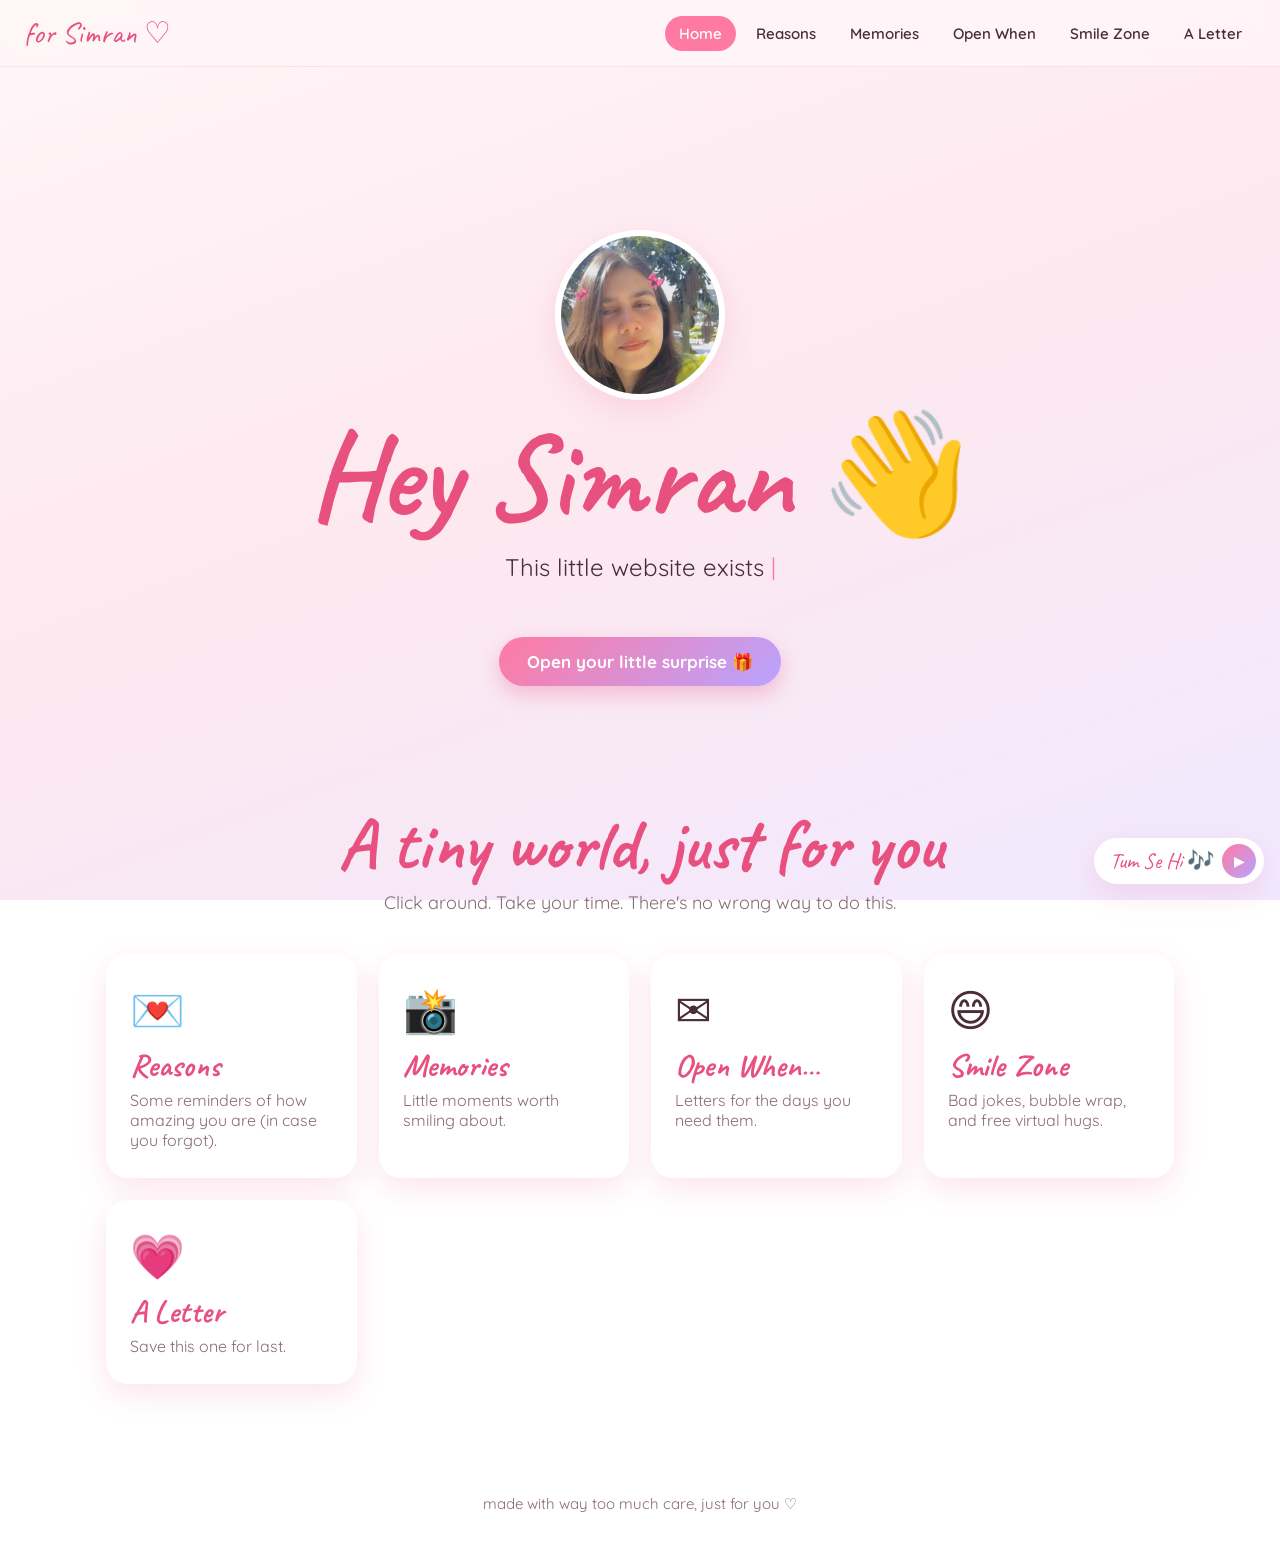
==== index.html @ 66a72995 "Add files via upload" ====
<!DOCTYPE html>
<html lang="en">
<head>
  <meta charset="UTF-8" />
  <meta name="viewport" content="width=device-width, initial-scale=1.0" />
  <title>Hey Simran 🌸</title>
  <link rel="preconnect" href="https://fonts.googleapis.com" />
  <link href="https://fonts.googleapis.com/css2?family=Caveat:wght@500;700&family=Quicksand:wght@400;500;600;700&display=swap" rel="stylesheet" />
  <link rel="stylesheet" href="style.css" />
</head>
<body>
  <nav>
    <a href="index.html" class="logo">for Simran ♡</a>
    <button class="menu-btn" aria-label="Menu">☰</button>
    <ul class="nav-links">
      <li><a href="index.html">Home</a></li>
      <li><a href="reasons.html">Reasons</a></li>
      <li><a href="memories.html">Memories</a></li>
      <li><a href="openwhen.html">Open When</a></li>
      <li><a href="smile.html">Smile Zone</a></li>
      <li><a href="letter.html">A Letter</a></li>
    </ul>
  </nav>

  <main>
    <section class="hero">
      <!-- Put her photo at images/simran.jpg -->
      <img src="images/simran.jpg" alt="Simran" class="hero-photo"
           onerror="this.outerHTML='<div class=&quot;hero-photo fallback&quot;>🌸</div>'" />
      <h1>Hey Simran <span>👋</span></h1>
      <p class="typed" id="typed"></p>
      <a href="#explore" class="btn">Open your little surprise 🎁</a>
    </section>

    <section id="explore">
      <div class="page-title fade-in">
        <h1>A tiny world, just for you</h1>
        <p>Click around. Take your time. There's no wrong way to do this.</p>
      </div>
      <div class="cards">
        <a href="reasons.html" class="card fade-in">
          <div class="emoji">💌</div>
          <h3>Reasons</h3>
          <p>Some reminders of how amazing you are (in case you forgot).</p>
        </a>
        <a href="memories.html" class="card fade-in">
          <div class="emoji">📸</div>
          <h3>Memories</h3>
          <p>Little moments worth smiling about.</p>
        </a>
        <a href="openwhen.html" class="card fade-in">
          <div class="emoji">✉️</div>
          <h3>Open When…</h3>
          <p>Letters for the days you need them.</p>
        </a>
        <a href="smile.html" class="card fade-in">
          <div class="emoji">😄</div>
          <h3>Smile Zone</h3>
          <p>Bad jokes, bubble wrap, and free virtual hugs.</p>
        </a>
        <a href="letter.html" class="card fade-in">
          <div class="emoji">💗</div>
          <h3>A Letter</h3>
          <p>Save this one for last.</p>
        </a>
      </div>
    </section>
  </main>

  <footer>made with way too much care, just for you ♡</footer>

  <script src="main.js"></script>
  <script>
    const lines = [
      "This little website exists for one reason…",
      "to remind you that you're seriously special. 🌷",
      "Bad days don't last. But you? You're staying awesome.",
      "Ready? Let's go. ✨"
    ];
    const el = document.getElementById("typed");
    let li = 0, ci = 0, deleting = false;
    function tick() {
      const line = lines[li];
      if (!deleting) {
        el.textContent = line.slice(0, ++ci);
        if (ci === line.length) {
          if (li === lines.length - 1) return; // last line stays
          deleting = true; setTimeout(tick, 1800); return;
        }
      } else {
        el.textContent = line.slice(0, --ci);
        if (ci === 0) { deleting = false; li++; }
      }
      setTimeout(tick, deleting ? 25 : 55);
    }
    tick();
  </script>
</body>
</html>
---- style.css ----
/* ---------- Theme ---------- */
:root {
  --bg: #fff6f8;
  --bg2: #fde8ef;
  --card: #ffffff;
  --ink: #4a2c3a;
  --muted: #8a6b78;
  --pink: #ff7aa2;
  --pink-deep: #e8507f;
  --lav: #b9a3ff;
  --peach: #ffc4a8;
  --mint: #a8e6cf;
  --shadow: 0 10px 30px rgba(232, 80, 127, 0.15);
  --radius: 22px;
}

* { box-sizing: border-box; margin: 0; padding: 0; }

html { scroll-behavior: smooth; }

body {
  font-family: "Quicksand", system-ui, sans-serif;
  color: var(--ink);
  background: linear-gradient(160deg, var(--bg) 0%, var(--bg2) 50%, #f1e9ff 100%);
  background-attachment: fixed;
  min-height: 100vh;
  overflow-x: hidden;
}

h1, h2, h3, .script { font-family: "Caveat", cursive; font-weight: 700; }

a { color: inherit; text-decoration: none; }

/* ---------- Floating hearts background ---------- */
#floaties {
  position: fixed; inset: 0; pointer-events: none; z-index: 0; overflow: hidden;
}
.floaty {
  position: absolute; bottom: -40px; opacity: 0.55;
  animation: floatUp linear forwards;
  user-select: none;
}
@keyframes floatUp {
  to { transform: translateY(-115vh) rotate(360deg); opacity: 0; }
}

/* click sparkles */
.spark {
  position: fixed; pointer-events: none; z-index: 999; font-size: 18px;
  animation: spark 0.9s ease-out forwards;
}
@keyframes spark {
  to { transform: translate(var(--dx), var(--dy)) scale(0.3); opacity: 0; }
}

/* ---------- Nav ---------- */
nav {
  position: sticky; top: 0; z-index: 50;
  display: flex; align-items: center; justify-content: space-between;
  padding: 14px 24px;
  background: rgba(255, 246, 248, 0.75);
  backdrop-filter: blur(12px);
  border-bottom: 1px solid rgba(232, 80, 127, 0.12);
}
.logo { font-family: "Caveat", cursive; font-size: 30px; color: var(--pink-deep); }
.nav-links { display: flex; gap: 6px; list-style: none; }
.nav-links a {
  padding: 8px 14px; border-radius: 999px; font-weight: 600; font-size: 15px;
  transition: background 0.25s, color 0.25s;
}
.nav-links a:hover { background: #ffe1ea; }
.nav-links a.active { background: var(--pink); color: #fff; }
.menu-btn { display: none; background: none; border: 0; font-size: 26px; cursor: pointer; color: var(--pink-deep); }

@media (max-width: 820px) {
  .menu-btn { display: block; }
  .nav-links {
    position: absolute; top: 100%; left: 0; right: 0;
    flex-direction: column; padding: 12px 16px 18px;
    background: rgba(255, 246, 248, 0.97);
    box-shadow: var(--shadow);
    display: none;
  }
  .nav-links.open { display: flex; }
}

/* ---------- Layout ---------- */
main { position: relative; z-index: 1; max-width: 1100px; margin: 0 auto; padding: 40px 16px 80px; }

.page-title { text-align: center; margin-bottom: 40px; }
.page-title h1 { font-size: clamp(44px, 8vw, 72px); color: var(--pink-deep); line-height: 1; }
.page-title p { margin-top: 10px; color: var(--muted); font-size: 18px; }

.btn {
  display: inline-block; border: 0; cursor: pointer;
  padding: 14px 28px; border-radius: 999px;
  font-family: inherit; font-weight: 700; font-size: 17px;
  color: #fff; background: linear-gradient(135deg, var(--pink), var(--lav));
  box-shadow: 0 8px 20px rgba(232, 80, 127, 0.3);
  transition: transform 0.2s, box-shadow 0.2s;
}
.btn:hover { transform: translateY(-3px) scale(1.03); box-shadow: 0 12px 26px rgba(232, 80, 127, 0.4); }
.btn:active { transform: scale(0.97); }
.btn.ghost { background: #fff; color: var(--pink-deep); }

.fade-in { opacity: 0; transform: translateY(24px); transition: opacity 0.8s, transform 0.8s; }
.fade-in.show { opacity: 1; transform: none; }

footer {
  position: relative; z-index: 1; text-align: center; padding: 30px 16px 40px;
  color: var(--muted); font-size: 15px;
}
.next-link { margin-top: 50px; text-align: center; }

/* ---------- Home ---------- */
.hero { min-height: 78vh; display: flex; flex-direction: column; align-items: center; justify-content: center; text-align: center; gap: 22px; }
.hero-photo {
  width: 170px; height: 170px; border-radius: 50%; object-fit: cover;
  border: 6px solid #fff; box-shadow: var(--shadow);
  animation: bob 4s ease-in-out infinite;
}
.hero-photo.fallback {
  display: grid; place-items: center; font-size: 80px; background: linear-gradient(135deg, #ffd6e3, #e5dbff);
}
@keyframes bob { 50% { transform: translateY(-10px); } }
.hero h1 { font-size: clamp(60px, 13vw, 120px); color: var(--pink-deep); line-height: 0.9; }
.hero h1 span { display: inline-block; animation: wave 2.4s ease-in-out infinite; transform-origin: 70% 70%; }
@keyframes wave { 0%, 60%, 100% { transform: rotate(0); } 10%, 30% { transform: rotate(14deg); } 20% { transform: rotate(-8deg); } }
.typed { font-size: clamp(18px, 3vw, 24px); min-height: 2.6em; max-width: 620px; color: var(--ink); }
.typed::after { content: "|"; animation: blink 1s infinite; color: var(--pink); }
@keyframes blink { 50% { opacity: 0; } }

.cards { display: grid; grid-template-columns: repeat(auto-fit, minmax(230px, 1fr)); gap: 22px; margin-top: 30px; }
.card {
  background: var(--card); border-radius: var(--radius); padding: 28px 24px;
  box-shadow: var(--shadow); transition: transform 0.3s, box-shadow 0.3s;
  display: block;
}
.card:hover { transform: translateY(-8px) rotate(-1deg); box-shadow: 0 18px 40px rgba(232, 80, 127, 0.25); }
.card .emoji { font-size: 44px; }
.card h3 { font-size: 32px; margin: 8px 0 4px; color: var(--pink-deep); }
.card p { color: var(--muted); }

/* ---------- Reasons (flip cards) ---------- */
.flip-grid { display: grid; grid-template-columns: repeat(auto-fill, minmax(220px, 1fr)); gap: 22px; }
.flip { perspective: 1000px; height: 220px; cursor: pointer; }
.flip-inner { position: relative; width: 100%; height: 100%; transition: transform 0.7s cubic-bezier(.4,1.6,.5,1); transform-style: preserve-3d; }
.flip.flipped .flip-inner { transform: rotateY(180deg); }
.flip-face {
  position: absolute; inset: 0; backface-visibility: hidden; -webkit-backface-visibility: hidden;
  border-radius: var(--radius); box-shadow: var(--shadow);
  display: flex; flex-direction: column; align-items: center; justify-content: center;
  padding: 22px; text-align: center;
}
.flip-front { background: linear-gradient(135deg, #ffd6e3, #e9e0ff); }
.flip-front .num { font-family: "Caveat", cursive; font-size: 64px; color: var(--pink-deep); line-height: 1; }
.flip-front small { color: var(--muted); font-weight: 600; margin-top: 6px; }
.flip-back { background: #fff; transform: rotateY(180deg); font-size: 17px; font-weight: 600; line-height: 1.5; }
.flip-back .emoji { font-size: 34px; margin-bottom: 8px; }
.counter { text-align: center; margin-bottom: 26px; font-weight: 700; color: var(--pink-deep); }

/* ---------- Memories (polaroids) ---------- */
.gallery { columns: 3 260px; column-gap: 26px; }
.polaroid {
  break-inside: avoid; background: #fff; padding: 14px 14px 18px; margin-bottom: 30px;
  box-shadow: var(--shadow); border-radius: 6px; cursor: zoom-in;
  transition: transform 0.35s;
}
.polaroid:nth-child(odd) { transform: rotate(-2deg); }
.polaroid:nth-child(even) { transform: rotate(2deg); }
.polaroid:hover { transform: rotate(0) scale(1.04); z-index: 2; position: relative; }
.polaroid img { width: 100%; display: block; border-radius: 3px; }
.polaroid .ph {
  aspect-ratio: 4 / 5; border-radius: 3px; display: grid; place-items: center; text-align: center;
  background: repeating-linear-gradient(45deg, #ffe4ec, #ffe4ec 12px, #fff0f5 12px, #fff0f5 24px);
  color: var(--muted); font-weight: 600; padding: 12px; font-size: 14px;
}
.polaroid .ph b { display: block; font-size: 40px; }
.polaroid figcaption { font-family: "Caveat", cursive; font-size: 24px; text-align: center; margin-top: 10px; }

.lightbox {
  position: fixed; inset: 0; z-index: 200; background: rgba(40, 15, 28, 0.85);
  display: none; align-items: center; justify-content: center; flex-direction: column; gap: 14px; padding: 20px;
}
.lightbox.open { display: flex; animation: pop 0.3s; }
.lightbox img { max-width: 92vw; max-height: 78vh; border-radius: 10px; border: 8px solid #fff; }
.lightbox p { color: #fff; font-family: "Caveat", cursive; font-size: 30px; text-align: center; }

/* ---------- Open When (envelopes) ---------- */
.env-grid { display: grid; grid-template-columns: repeat(auto-fill, minmax(230px, 1fr)); gap: 28px; }
.envelope {
  position: relative; height: 160px; cursor: pointer; border-radius: 10px;
  background: linear-gradient(160deg, #ffe0ea, #ffcfdd);
  box-shadow: var(--shadow); transition: transform 0.3s;
  display: flex; align-items: flex-end; justify-content: center; padding-bottom: 22px;
  overflow: hidden;
}
.envelope::before {
  content: ""; position: absolute; top: 0; left: 0; right: 0; height: 90px;
  background: linear-gradient(160deg, #ffc2d4, #ffb1c8);
  clip-path: polygon(0 0, 100% 0, 50% 100%);
}
.envelope .seal {
  position: absolute; top: 62px; left: 50%; transform: translateX(-50%);
  width: 46px; height: 46px; border-radius: 50%; background: var(--pink-deep);
  display: grid; place-items: center; font-size: 20px; box-shadow: 0 4px 10px rgba(0,0,0,0.15);
}
.envelope span { position: relative; font-family: "Caveat", cursive; font-size: 26px; color: var(--ink); text-align: center; padding: 0 10px; }
.envelope:hover { transform: translateY(-6px) rotate(-1.5deg); }
.envelope.read { opacity: 0.75; }
.envelope.read .seal { background: var(--lav); }

.modal {
  position: fixed; inset: 0; z-index: 200; background: rgba(40, 15, 28, 0.55);
  display: none; align-items: center; justify-content: center; padding: 16px;
}
.modal.open { display: flex; }
.letter-paper {
  position: relative; max-width: 560px; width: 100%; max-height: 85vh; overflow-y: auto;
  background: #fffdf8; border-radius: 16px; padding: 38px 32px 30px;
  box-shadow: 0 30px 60px rgba(0,0,0,0.25);
  background-image: repeating-linear-gradient(transparent, transparent 33px, #f3dfe6 34px);
  animation: pop 0.4s cubic-bezier(.3,1.6,.5,1);
}
@keyframes pop { from { transform: scale(0.7); opacity: 0; } }
.letter-paper h2 { font-size: 40px; color: var(--pink-deep); margin-bottom: 12px; }
.letter-paper p { font-size: 18px; line-height: 34px; margin-bottom: 14px; }
.close-x {
  position: absolute; top: 12px; right: 14px; border: 0; background: #ffe1ea; color: var(--pink-deep);
  width: 36px; height: 36px; border-radius: 50%; font-size: 20px; cursor: pointer;
}

/* ---------- Smile page ---------- */
.smile-grid { display: grid; grid-template-columns: repeat(auto-fit, minmax(300px, 1fr)); gap: 26px; }
.box { background: var(--card); border-radius: var(--radius); padding: 28px; box-shadow: var(--shadow); text-align: center; }
.box h2 { font-size: 36px; color: var(--pink-deep); margin-bottom: 10px; }
.box .out { min-height: 90px; display: grid; place-items: center; font-size: 19px; font-weight: 600; margin: 14px 0 18px; line-height: 1.5; }
.out.swap { animation: pop 0.35s; }

.mood { width: 100%; accent-color: var(--pink-deep); margin: 16px 0 6px; }
.mood-face { font-size: 72px; transition: transform 0.2s; }

.bubble-area {
  position: relative; height: 260px; border-radius: 16px; overflow: hidden;
  background: linear-gradient(180deg, #e8f7ff, #f3ecff); margin: 12px 0;
}
.bubble {
  position: absolute; border-radius: 50%; cursor: pointer;
  background: radial-gradient(circle at 30% 30%, rgba(255,255,255,0.95), rgba(255,170,200,0.55) 45%, rgba(185,163,255,0.45));
  border: 1px solid rgba(255,255,255,0.8);
  animation: rise linear forwards;
}
@keyframes rise { from { transform: translateY(0); } to { transform: translateY(-340px); } }
.bubble.popped { animation: burst 0.25s forwards; }
@keyframes burst { to { transform: scale(1.8); opacity: 0; } }
.score { font-weight: 700; color: var(--pink-deep); }

.hug-btn { font-size: 80px; background: none; border: 0; cursor: pointer; transition: transform 0.15s; }
.hug-btn:active { transform: scale(0.85); }

/* ---------- Final letter ---------- */
.big-env-wrap { display: flex; flex-direction: column; align-items: center; gap: 24px; margin-top: 20px; }
.big-env {
  position: relative; width: min(380px, 90vw); height: 240px; cursor: pointer;
  background: linear-gradient(160deg, #ffd3e0, #ffbcd0); border-radius: 12px; box-shadow: var(--shadow);
  animation: bob 3s ease-in-out infinite;
}
.big-env::before {
  content: ""; position: absolute; top: 0; left: 0; right: 0; height: 140px; z-index: 2;
  background: linear-gradient(160deg, #ffb1c8, #ff9cb9);
  clip-path: polygon(0 0, 100% 0, 50% 100%);
  transform-origin: top; transition: transform 0.6s;
}
.big-env.open::before { transform: rotateX(180deg); }
.big-env .heart-seal { position: absolute; top: 110px; left: 50%; transform: translateX(-50%); z-index: 3; font-size: 46px; transition: opacity 0.3s; }
.big-env.open .heart-seal { opacity: 0; }
.final-letter { display: none; max-width: 680px; }
.final-letter.show { display: block; animation: pop 0.6s; }
.final-letter .letter-paper { max-height: none; animation: none; }
.sign { font-family: "Caveat", cursive; font-size: 30px; text-align: right; color: var(--pink-deep); }

/* ---------- Mini music player ---------- */
#mini-player {
  position: fixed; bottom: 16px; right: 16px; z-index: 100;
  background: #fff; border-radius: 16px; padding: 8px; box-shadow: var(--shadow);
  width: 216px;
}
.mp-head { display: flex; align-items: center; justify-content: space-between; gap: 8px; padding: 2px 4px 6px; }
.mp-title { font-family: "Caveat", cursive; font-size: 22px; color: var(--pink-deep); white-space: nowrap; overflow: hidden; text-overflow: ellipsis; }
.mp-btn {
  flex: none; width: 34px; height: 34px; border-radius: 50%; border: 0; cursor: pointer;
  background: linear-gradient(135deg, var(--pink), var(--lav)); color: #fff; font-size: 13px; font-weight: 700;
}
#mini-player.playing .mp-btn { animation: pulse 1.6s ease-in-out infinite; }
@keyframes pulse { 50% { transform: scale(1.12); } }
.mp-video { border-radius: 10px; overflow: hidden; line-height: 0; }
.mp-video iframe { display: block; }

@media (prefers-reduced-motion: reduce) {
  *, *::before, *::after { animation-duration: 0.01ms !important; transition-duration: 0.01ms !important; }
}
#mini-player.audio-only { width: auto; padding: 6px 8px 6px 16px; border-radius: 999px; }
#mini-player.audio-only .mp-head { padding: 0; }
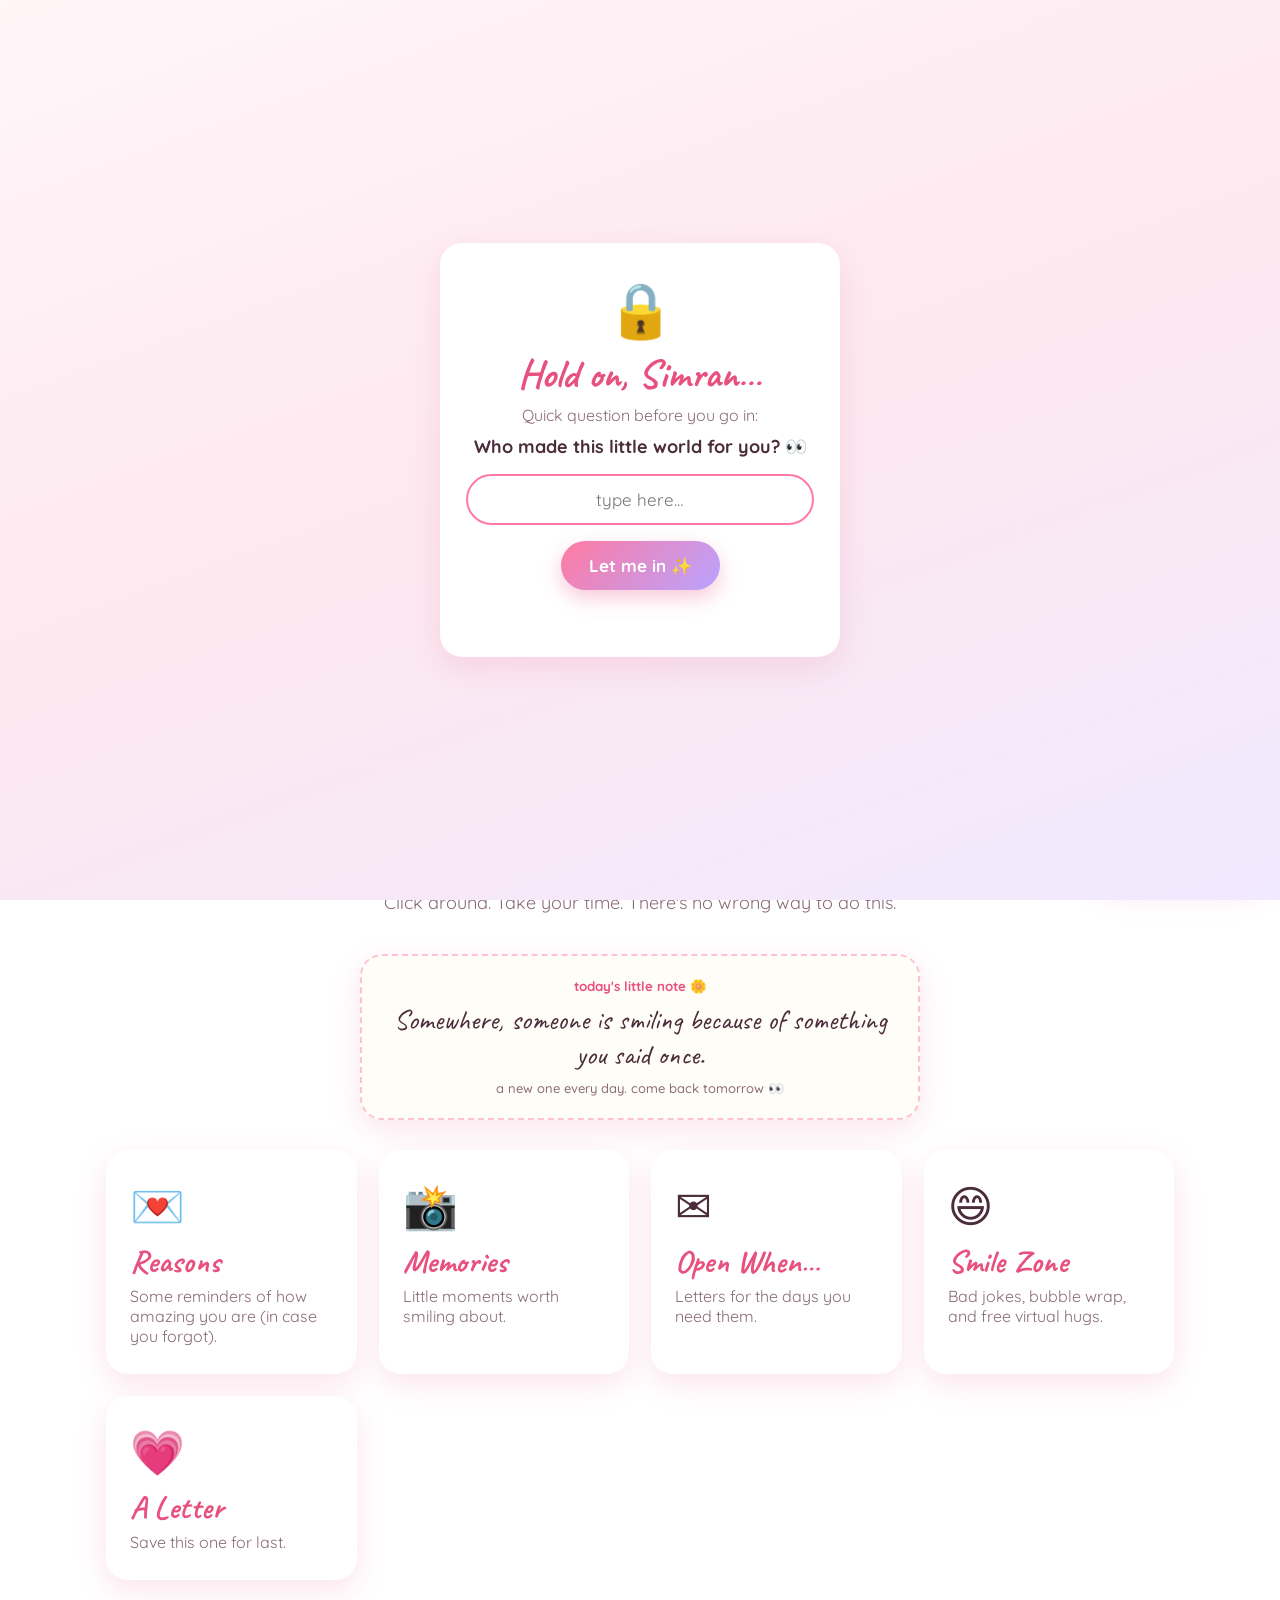
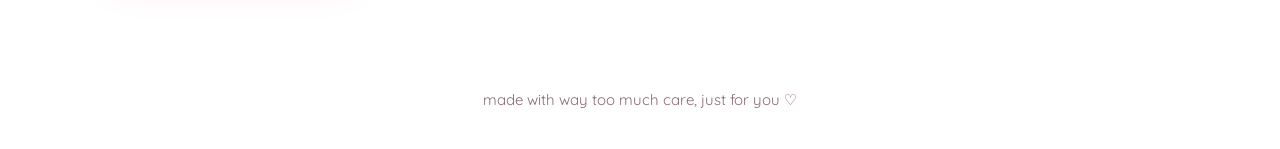
==== commit 08a4b9ef: "Add files via upload" ====
--- a/index.html
+++ b/index.html
@@ -3,7 +3,18 @@
 <head>
   <meta charset="UTF-8" />
   <meta name="viewport" content="width=device-width, initial-scale=1.0" />
+  <link rel="icon" href="data:image/svg+xml,<svg xmlns=%27http://www.w3.org/2000/svg%27 viewBox=%270 0 100 100%27><text y=%27.9em%27 font-size=%2790%27>🌸</text></svg>" />
   <title>Hey Simran 🌸</title>
+  <!-- Link preview on WhatsApp / Instagram. Replace USERNAME with your GitHub username. -->
+  <meta name="description" content="A tiny world, made just for you. Open it when you have a minute. 🌷" />
+  <meta property="og:type" content="website" />
+  <meta property="og:title" content="Hey Simran 🌸" />
+  <meta property="og:description" content="A tiny world, made just for you. Open it when you have a minute. 🌷" />
+  <meta property="og:url" content="https://USERNAME.github.io/for-simran/" />
+  <meta property="og:image" content="https://USERNAME.github.io/for-simran/images/simran.jpg" />
+  <meta property="og:image:width" content="500" />
+  <meta property="og:image:height" content="500" />
+  <meta name="twitter:card" content="summary" />
   <link rel="preconnect" href="https://fonts.googleapis.com" />
   <link href="https://fonts.googleapis.com/css2?family=Caveat:wght@500;700&family=Quicksand:wght@400;500;600;700&display=swap" rel="stylesheet" />
   <link rel="stylesheet" href="style.css" />
@@ -36,6 +47,11 @@
       <div class="page-title fade-in">
         <h1>A tiny world, just for you</h1>
         <p>Click around. Take your time. There's no wrong way to do this.</p>
+      </div>
+      <div class="daily-note fade-in">
+        <small>today's little note 🌼</small>
+        <p id="daily"></p>
+        <small class="muted">a new one every day. come back tomorrow 👀</small>
       </div>
       <div class="cards">
         <a href="reasons.html" class="card fade-in">
@@ -94,6 +110,33 @@
       setTimeout(tick, deleting ? 25 : 55);
     }
     tick();
+
+    // ✏️ Today's note: one per day, it cycles through this list.
+    const notes = [
+      "Drink some water today. Yes, right now. I'll wait. 💧",
+      "You don't have to be productive today. Just be kind to yourself.",
+      "Somewhere, someone is smiling because of something you said once.",
+      "Today's mission: one small thing that makes you happy. Anything counts.",
+      "You're allowed to rest. Rest is not giving up. 🌙",
+      "Reminder: you've survived 100% of your bad days so far.",
+      "Go outside for five minutes. Look at the sky. It's free. ☁️",
+      "Your feelings are valid. Even the confusing ones.",
+      "Put on your favourite song and do nothing else for three minutes. 🎧",
+      "You're doing better than you think you are.",
+      "Text a friend something random. It'll make both your days. 📱",
+      "You deserve the same kindness you give everyone else.",
+      "Healing isn't a straight line. Today can be a wobbly day, and that's fine.",
+      "Eat something nice today. Treat yourself like someone you love. 🍫",
+      "You're not too much. You never were.",
+      "Small steps still move you forward. 🐾",
+      "Someone out there is really proud of you. (It's me. Hi.) 👋",
+      "Wear something that makes you feel cute today. Just because. 💅",
+      "The best chapters are still unwritten. ✍️",
+      "Breathe in. Breathe out. You're okay right now, in this exact moment.",
+      "Your smile is still one of my favourite things. Use it today. 😊"
+    ];
+    const day = Math.floor((Date.now() - new Date().getTimezoneOffset() * 60000) / 86400000);
+    document.getElementById("daily").textContent = notes[day % notes.length];
   </script>
 </body>
 </html>
--- a/style.css
+++ b/style.css
@@ -301,3 +301,56 @@
 }
 #mini-player.audio-only { width: auto; padding: 6px 8px 6px 16px; border-radius: 999px; }
 #mini-player.audio-only .mp-head { padding: 0; }
+
+/* ---------- Today's note (home) ---------- */
+.daily-note {
+  max-width: 560px; margin: 0 auto 10px; text-align: center;
+  background: #fffdf8; border-radius: var(--radius); padding: 22px 26px; box-shadow: var(--shadow);
+  border: 2px dashed #ffc2d4;
+}
+.daily-note small { display: block; font-weight: 700; color: var(--pink-deep); }
+.daily-note small.muted { color: var(--muted); font-weight: 500; font-size: 13px; }
+.daily-note p { font-family: "Caveat", cursive; font-size: 28px; line-height: 1.25; margin: 8px 0; }
+
+/* ---------- Text me buttons ---------- */
+.next-link { display: flex; flex-wrap: wrap; justify-content: center; gap: 12px; }
+.wa-wrap { text-align: center; margin-top: 6px; }
+
+/* ---------- Breathing circle (open when) ---------- */
+.breathe { display: flex; flex-direction: column; align-items: center; margin: 6px 0 18px; }
+.breathe-circle {
+  width: 130px; height: 130px; border-radius: 50%;
+  background: radial-gradient(circle at 35% 35%, #fff, #ffc2d4 55%, var(--lav));
+  box-shadow: 0 0 40px rgba(185, 163, 255, 0.6);
+  transform: scale(0.45); transition: transform 4s ease-in-out;
+}
+.letter-paper .breathe-text { font-family: "Caveat", cursive; font-size: 30px; color: var(--pink-deep); margin: 10px 0 0 !important; }
+
+/* ---------- Happy jar (smile) ---------- */
+.jar-btn { font-size: 80px; background: none; border: 0; cursor: pointer; }
+.jar-btn.shake { animation: jarShake 0.4s; }
+@keyframes jarShake { 25% { transform: rotate(-14deg); } 50% { transform: rotate(12deg); } 75% { transform: rotate(-8deg); } }
+
+/* ---------- Secret question gate ---------- */
+#gate {
+  position: fixed; inset: 0; z-index: 1000; padding: 16px;
+  display: flex; align-items: center; justify-content: center;
+  background: linear-gradient(160deg, var(--bg) 0%, var(--bg2) 50%, #f1e9ff 100%);
+  transition: opacity 0.6s;
+}
+#gate.bye { opacity: 0; pointer-events: none; }
+.gate-box {
+  width: 100%; max-width: 400px; text-align: center;
+  background: #fff; border-radius: var(--radius); padding: 32px 26px; box-shadow: var(--shadow);
+}
+.gate-box.shake { animation: jarShake 0.4s; }
+.gate-lock { font-size: 54px; }
+.gate-box h2 { font-size: 40px; color: var(--pink-deep); margin: 6px 0; }
+.gate-box p { color: var(--muted); }
+.gate-q { color: var(--ink) !important; font-weight: 700; font-size: 18px; margin: 10px 0 16px; }
+.gate-box input {
+  width: 100%; padding: 13px 18px; border-radius: 999px; border: 2px solid #ffc2d4;
+  font-family: inherit; font-size: 17px; text-align: center; outline: none; margin-bottom: 16px; color: var(--ink);
+}
+.gate-box input:focus { border-color: var(--pink); }
+.gate-msg { min-height: 1.4em; margin-top: 12px; font-weight: 600; color: var(--pink-deep) !important; }
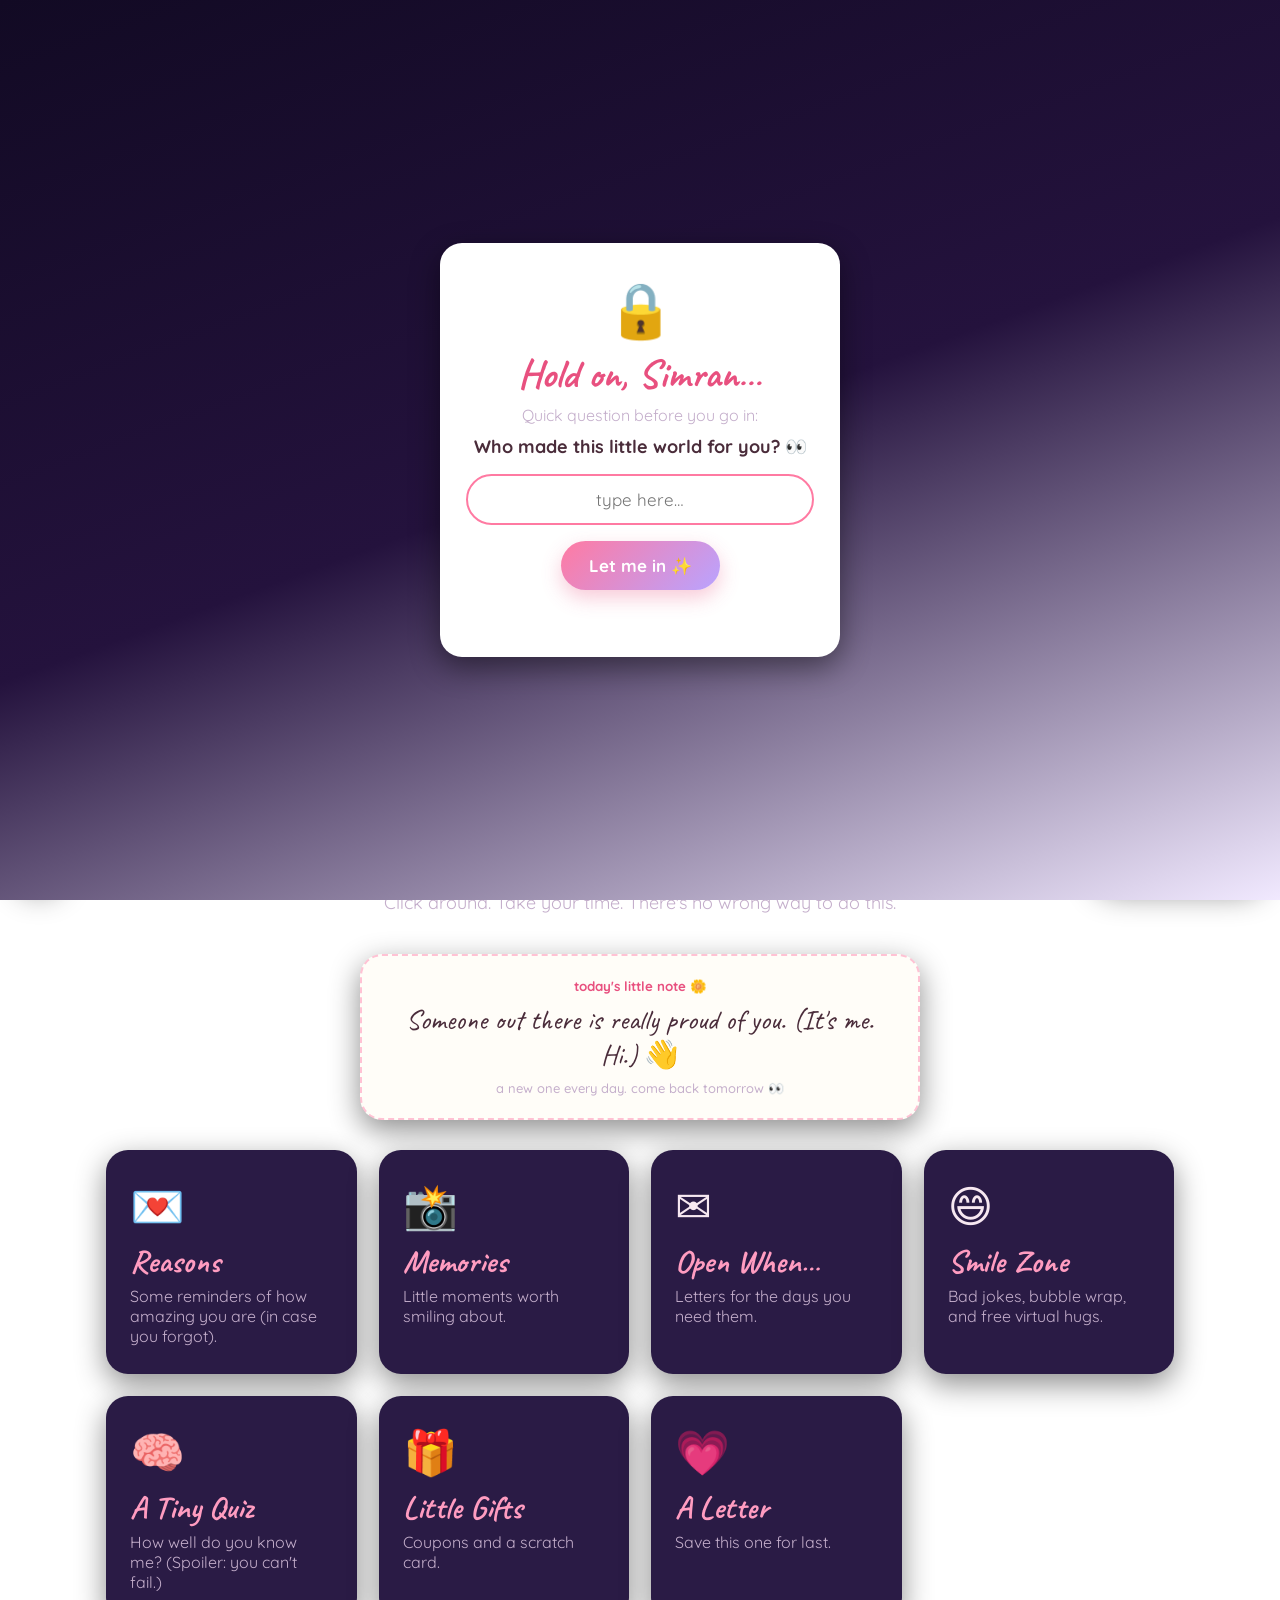
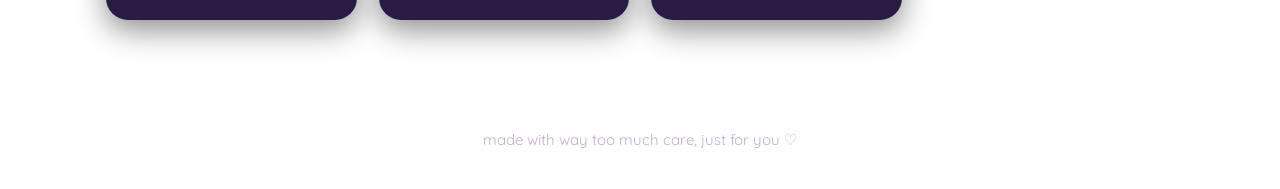
==== commit a5d08500: "added quiz, gifts, proposal, night mode" ====
--- a/index.html
+++ b/index.html
@@ -29,6 +29,8 @@
       <li><a href="memories.html">Memories</a></li>
       <li><a href="openwhen.html">Open When</a></li>
       <li><a href="smile.html">Smile Zone</a></li>
+      <li><a href="quiz.html">Quiz</a></li>
+      <li><a href="gifts.html">Gifts</a></li>
       <li><a href="letter.html">A Letter</a></li>
     </ul>
   </nav>
@@ -73,6 +75,16 @@
           <div class="emoji">😄</div>
           <h3>Smile Zone</h3>
           <p>Bad jokes, bubble wrap, and free virtual hugs.</p>
+        </a>
+        <a href="quiz.html" class="card fade-in">
+          <div class="emoji">🧠</div>
+          <h3>A Tiny Quiz</h3>
+          <p>How well do you know me? (Spoiler: you can't fail.)</p>
+        </a>
+        <a href="gifts.html" class="card fade-in">
+          <div class="emoji">🎁</div>
+          <h3>Little Gifts</h3>
+          <p>Coupons and a scratch card.</p>
         </a>
         <a href="letter.html" class="card fade-in">
           <div class="emoji">💗</div>
@@ -133,7 +145,42 @@
       "Wear something that makes you feel cute today. Just because. 💅",
       "The best chapters are still unwritten. ✍️",
       "Breathe in. Breathe out. You're okay right now, in this exact moment.",
-      "Your smile is still one of my favourite things. Use it today. 😊"
+      "Your smile is still one of my favourite things. Use it today. 😊",
+      "Good morning, sunshine. Yes, even if it's 2pm and you just woke up. ☀️",
+      "You don't need to have it all figured out. Nobody does. They're just better at pretending.",
+      "Unclench your jaw. Drop your shoulders. There. Better. 🫶",
+      "If today feels heavy, just do the next small thing. That's enough.",
+      "You're someone's favourite person to talk to. Mine, for example. 👀",
+      "Be a little proud of yourself today. You've come a long way. 🌱",
+      "Saw something cute today and thought of you. Happens a lot, honestly. 🐣",
+      "Go look in the mirror and say 'I'm doing great.' Cringe? Yes. True? Also yes. 🪞",
+      "Some days are for growing. Some days are just for getting through. Both count.",
+      "Chai, a blanket, and your favourite show. Doctor's orders. ☕",
+      "The people who matter will never make you feel like too much.",
+      "You're allowed to outgrow things. Places, people, versions of yourself. 🦋",
+      "Your kindness is not a weakness. It's the best thing about you.",
+      "Stop scrolling for a sec. Take one deep breath. Okay, carry on. 🌬️",
+      "Hot take: you look cute when you're annoyed. Don't hit me. 😅",
+      "Whatever you're worrying about right now, future you is going to be okay.",
+      "Dance like nobody's watching. Ideally in your room. With the door locked. 💃",
+      "Say no to something today without explaining why. It's a skill. 🙅‍♀️",
+      "You make hard things look easy. That's not luck, that's you. 💪",
+      "Sending you a virtual forehead kiss. Don't overthink it. 💋",
+      "Tiny reminder: you don't owe anyone a version of you that's always fine.",
+      "The moon's out tonight. Go say hi. 🌙",
+      "Your laugh is my favourite sound. No competition.",
+      "Treat yourself to something small today. You've earned it. 🎀",
+      "It's okay to miss things. It's also okay to let them go.",
+      "You're the kind of person people feel lucky to know. Remember that.",
+      "Plan for today: be soft with yourself. That's the whole plan. 🧸",
+      "Rainy day energy: stay in, stay cozy, stay you. 🌧️",
+      "I hope something makes you laugh out loud today. Like, ugly laugh. 😂",
+      "Your heart is a good one. Look after it. 💗",
+      "No one does 'you' better than you. Not even close.",
+      "Drink water, eat something, and text me. In that order. 📲",
+      "One day you'll look back at this phase and realise how strong you were.",
+      "If nobody told you today: you matter. A lot. More than you know. ✨",
+      "Go to sleep on time tonight. Yes, I know you won't. But try. 😴"
     ];
     const day = Math.floor((Date.now() - new Date().getTimezoneOffset() * 60000) / 86400000);
     document.getElementById("daily").textContent = notes[day % notes.length];
--- a/style.css
+++ b/style.css
@@ -354,3 +354,185 @@
 }
 .gate-box input:focus { border-color: var(--pink); }
 .gate-msg { min-height: 1.4em; margin-top: 12px; font-weight: 600; color: var(--pink-deep) !important; }
+
+/* ---------- Quiz ---------- */
+.quiz-box { max-width: 620px; margin: 0 auto; }
+.quiz-progress { height: 10px; border-radius: 999px; background: #ffe1ea; overflow: hidden; margin-bottom: 18px; }
+.quiz-progress div { height: 100%; width: 0; background: linear-gradient(90deg, var(--pink), var(--lav)); transition: width 0.4s; }
+.quiz-q { font-size: 22px; font-weight: 700; margin: 6px 0 18px; line-height: 1.4; }
+.quiz-opts { display: grid; gap: 12px; }
+.quiz-opt {
+  border: 2px solid #ffd0de; background: #fff; color: var(--ink); border-radius: 16px;
+  padding: 14px 18px; font-family: inherit; font-size: 17px; font-weight: 600; cursor: pointer; text-align: left;
+  transition: transform 0.15s, background 0.2s, border-color 0.2s;
+}
+.quiz-opt:hover { transform: translateX(4px); border-color: var(--pink); }
+.quiz-opt.right { background: #e6f9ef; border-color: var(--mint); }
+.quiz-opt.wrong { background: #fff0f3; border-color: #ffb1c8; animation: jarShake 0.4s; }
+.quiz-opt:disabled { cursor: default; }
+.quiz-big { font-size: 72px; }
+
+/* ---------- Coupons ---------- */
+.gift-section { margin-bottom: 60px; }
+.gift-section > h2 { font-size: 44px; color: var(--pink-deep); text-align: center; }
+.gift-section > p { text-align: center; color: var(--muted); margin-bottom: 24px; }
+.coupons { display: grid; grid-template-columns: repeat(auto-fill, minmax(250px, 1fr)); gap: 22px; }
+.coupon {
+  position: relative; background: #fffdf8; border-radius: 18px; padding: 22px 22px 18px;
+  border: 2px dashed #ffb1c8; box-shadow: var(--shadow); text-align: center;
+  display: flex; flex-direction: column; gap: 6px; align-items: center;
+}
+.coupon::before, .coupon::after {
+  content: ""; position: absolute; top: 50%; width: 22px; height: 22px; border-radius: 50%;
+  background: var(--bg2); transform: translateY(-50%);
+}
+.coupon::before { left: -12px; } .coupon::after { right: -12px; }
+.coupon .emoji { font-size: 40px; }
+.coupon h3 { font-size: 28px; color: var(--pink-deep); line-height: 1.1; }
+.coupon small { color: var(--muted); }
+.coupon .btn { padding: 10px 22px; font-size: 15px; margin-top: 8px; }
+.coupon.used { opacity: 0.6; }
+.coupon.used .stamp {
+  position: absolute; top: 18px; right: 10px; transform: rotate(14deg);
+  border: 3px solid var(--pink-deep); color: var(--pink-deep); border-radius: 8px;
+  padding: 2px 8px; font-weight: 700; font-size: 13px; letter-spacing: 1px;
+}
+
+/* ---------- Scratch card ---------- */
+.scratch-wrap {
+  position: relative; width: min(380px, 100%); aspect-ratio: 19 / 12; margin: 0 auto;
+  border-radius: var(--radius); overflow: hidden; box-shadow: var(--shadow);
+}
+.scratch-msg {
+  position: absolute; inset: 0; display: grid; place-items: center; text-align: center; padding: 22px;
+  background: linear-gradient(135deg, #fff, #ffeef4);
+  font-family: "Caveat", cursive; font-size: 30px; line-height: 1.2; color: var(--pink-deep);
+}
+.scratch-wrap canvas { position: absolute; inset: 0; width: 100%; height: 100%; touch-action: none; cursor: grab; transition: opacity 0.6s; }
+.scratch-wrap canvas.done { opacity: 0; pointer-events: none; }
+
+/* ---------- The question (soft proposal) ---------- */
+.ask { max-width: 620px; margin: 0 auto; text-align: center; }
+.ask .letter-paper { max-height: none; text-align: left; }
+.ask-q { font-family: "Caveat", cursive; font-size: clamp(34px, 6vw, 46px); color: var(--pink-deep); line-height: 1.15; text-align: center; margin: 18px 0 8px !important; }
+.ask-btns { display: flex; flex-direction: column; gap: 12px; align-items: center; margin-top: 22px; }
+.ask-btns .btn { min-width: 260px; }
+.ask-answer { display: none; }
+.ask-answer.show { display: block; animation: pop 0.5s; }
+.ask-step { display: none; }
+.ask-step.show { display: block; animation: pop 0.5s; }
+
+/* ---------- Heart rain + mouse trail ---------- */
+.rain {
+  position: fixed; top: -40px; z-index: 300; pointer-events: none;
+  animation: rainDown linear forwards;
+}
+@keyframes rainDown { to { transform: translateY(110vh) rotate(260deg); } }
+.trail {
+  position: fixed; z-index: 300; pointer-events: none; font-size: 12px;
+  transform: translate(-50%, -50%); animation: trail 0.8s ease-out forwards;
+}
+@keyframes trail { to { transform: translate(-50%, 20px) scale(0.3); opacity: 0; } }
+
+/* ---------- Night mode ---------- */
+#sky { position: fixed; inset: 0; z-index: 0; pointer-events: none; opacity: 0; transition: opacity 1s; }
+#sky i { position: absolute; border-radius: 50%; background: #fff; animation: twinkle 3s ease-in-out infinite; }
+@keyframes twinkle { 50% { opacity: 0.2; } }
+#sky .shooting {
+  position: absolute; width: 120px; height: 2px; border-radius: 2px;
+  background: linear-gradient(90deg, #fff, transparent);
+  transform: rotate(-25deg); animation: shoot 1.4s ease-out forwards;
+}
+@keyframes shoot { from { opacity: 1; translate: 0 0; } to { opacity: 0; translate: -260px 120px; } }
+
+#theme-btn {
+  position: fixed; bottom: 16px; left: 16px; z-index: 100;
+  width: 46px; height: 46px; border-radius: 50%; border: 0; cursor: pointer;
+  background: #fff; box-shadow: var(--shadow); font-size: 22px;
+  transition: transform 0.3s;
+}
+#theme-btn:hover { transform: rotate(-20deg) scale(1.08); }
+
+body.night {
+  --bg: #120a24; --bg2: #24123d; --card: #2a1b45;
+  --ink: #f7e8f1; --muted: #c4aecb;
+  --shadow: 0 10px 30px rgba(0, 0, 0, 0.45);
+  background: linear-gradient(170deg, #0d0820 0%, #24123d 55%, #3a1747 100%);
+  background-attachment: fixed;
+}
+body.night #sky { opacity: 1; }
+body.night nav { background: rgba(18, 10, 36, 0.75); border-bottom-color: rgba(255, 255, 255, 0.08); }
+body.night .logo, body.night .page-title h1, body.night .hero h1, body.night .box h2,
+body.night .card h3, body.night .gift-section > h2, body.night .counter, body.night .score { color: #ff9cc0; }
+body.night .nav-links a:hover { background: rgba(255, 255, 255, 0.08); }
+body.night .flip-back, body.night .quiz-opt { background: var(--card); color: var(--ink); border-color: #4a3166; }
+body.night .flip-front { background: linear-gradient(135deg, #4a2550, #2e2457); }
+body.night .flip-front .num { color: #ff9cc0; }
+body.night #theme-btn { background: var(--card); }
+body.night .bubble-area { background: linear-gradient(180deg, #1d2346, #2b1d4a); }
+body.night .coupon::before, body.night .coupon::after { background: var(--bg2); }
+body.night .daily-note, body.night .letter-paper, body.night .coupon, body.night #mini-player,
+body.night .envelope span, body.night .polaroid, body.night .gate-box { color: #4a2c3a; }
+body.night .gate-q, body.night .gate-box input { color: #4a2c3a !important; }
+body.night .floaty { opacity: 0.35; }
+@media (max-width: 820px) { body.night .nav-links { background: rgba(18, 10, 36, 0.97); } }
+
+/* ---------- Memories: arrows + slideshow ---------- */
+.lb-nav {
+  position: absolute; top: 50%; transform: translateY(-50%);
+  width: 48px; height: 48px; border-radius: 50%; border: 0; cursor: pointer;
+  background: rgba(255, 255, 255, 0.85); color: var(--pink-deep); font-size: 22px; font-weight: 700;
+}
+.lb-prev { left: 14px; } .lb-next { right: 14px; }
+.lb-close { position: absolute; top: 14px; right: 14px; }
+.lightbox img.kb { animation: kenburns 4.5s ease-in-out forwards; }
+@keyframes kenburns { from { transform: scale(1); } to { transform: scale(1.08) translateY(-6px); } }
+.lightbox img.fadein { animation: pop 0.4s; }
+.lb-count { color: rgba(255, 255, 255, 0.7) !important; font-family: "Quicksand", sans-serif !important; font-size: 14px !important; }
+.story-btn { text-align: center; margin: -16px 0 30px; }
+
+/* ---------- Letter: lines appear one by one ---------- */
+.final-letter.show .letter-paper > * { opacity: 0; animation: lineIn 0.9s ease forwards; }
+@keyframes lineIn { from { opacity: 0; transform: translateY(10px); filter: blur(3px); } to { opacity: 1; transform: none; filter: none; } }
+
+/* ---------- Reasons: bonus card ---------- */
+.flip.bonus .flip-front { background: linear-gradient(135deg, #ff9cb9, #b9a3ff); }
+.flip.bonus .flip-front .num, .flip.bonus .flip-front small { color: #fff; }
+.flip.bonus { animation: pop 0.6s cubic-bezier(.3,1.6,.5,1); }
+
+/* ---------- Hidden "I love you" ---------- */
+.golden {
+  position: fixed; z-index: 90; border: 0; background: none; cursor: pointer;
+  font-size: 40px; padding: 8px; line-height: 1; filter: drop-shadow(0 0 12px gold);
+  display: flex; flex-direction: column; align-items: center;
+  transition: left 4s ease-in-out, top 4s ease-in-out;
+  animation: goldenWobble 2s ease-in-out infinite;
+}
+@keyframes goldenWobble { 50% { transform: translateY(-8px) rotate(8deg) scale(1.08); } }
+.golden small {
+  font-family: "Caveat", cursive; font-size: 20px; font-weight: 700; color: #b8860b;
+  background: #fff8dc; border-radius: 999px; padding: 0 10px; margin-top: 2px; white-space: nowrap;
+}
+.secret-heart { cursor: pointer; display: inline-block; animation: heartbeat 1.2s ease-in-out infinite; text-shadow: 0 0 10px rgba(232, 80, 127, 0.6); }
+@keyframes heartbeat { 0%, 60%, 100% { transform: scale(1); } 20% { transform: scale(1.35); } 40% { transform: scale(1.1); } }
+.tap-hint { display: block; font-size: 18px; color: var(--muted); }
+
+#love {
+  position: fixed; inset: 0; z-index: 1100; cursor: pointer; padding: 16px;
+  display: flex; flex-direction: column; align-items: center; justify-content: center; text-align: center;
+  background: radial-gradient(circle, rgba(55, 10, 38, 0.97), rgba(12, 4, 18, 0.99));
+  animation: loveIn 0.6s ease;
+  transition: opacity 0.6s;
+}
+#love.bye { opacity: 0; }
+@keyframes loveIn { from { opacity: 0; } }
+#love { overflow-y: auto; justify-content: safe center; }
+.love-box { max-width: 560px; padding: 40px 0 60px; }
+.love-line { color: #ffd6e5; font-size: clamp(17px, 2.6vw, 20px); line-height: 1.6; margin: 0 0 14px; opacity: 0; animation: lineIn 1.1s ease forwards; }
+#love h1 { font-size: clamp(54px, 12vw, 110px); color: #ff8fb5; text-shadow: 0 0 30px rgba(255, 120, 170, 0.7); line-height: 1.05; margin: 26px 0; }
+#love h1 .love-word { display: inline-block; white-space: nowrap; }
+#love h1 .love-word span { display: inline-block; opacity: 0; animation: loveLetter 0.7s ease forwards; }
+@keyframes loveLetter { from { opacity: 0; transform: translateY(20px) scale(0.6); filter: blur(6px); } to { opacity: 1; transform: none; filter: none; } }
+.love-after { color: #fff; font-weight: 600; }
+.love-sign { font-family: "Caveat", cursive; font-size: 32px; color: #ff8fb5; text-align: right; }
+#love small { position: fixed; bottom: 20px; color: rgba(255, 255, 255, 0.45); opacity: 0; animation: lineIn 1s ease forwards; }
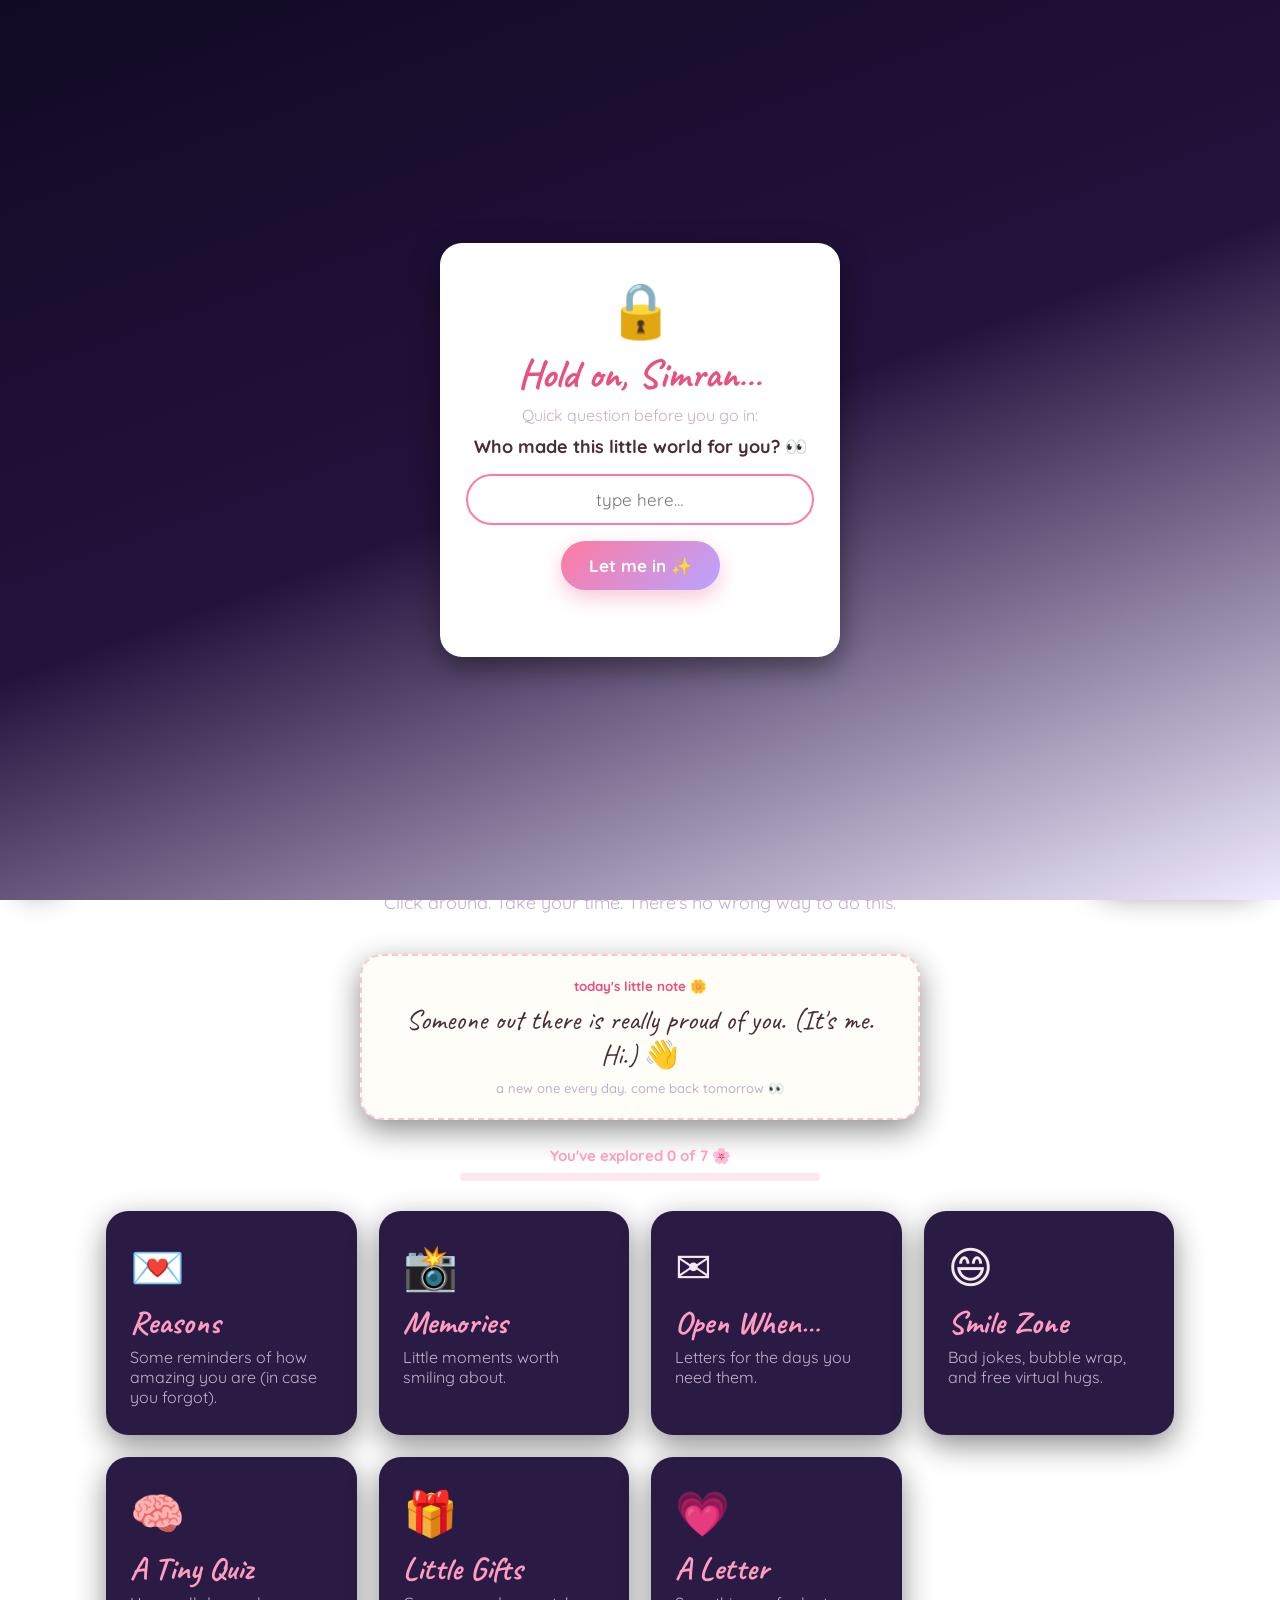
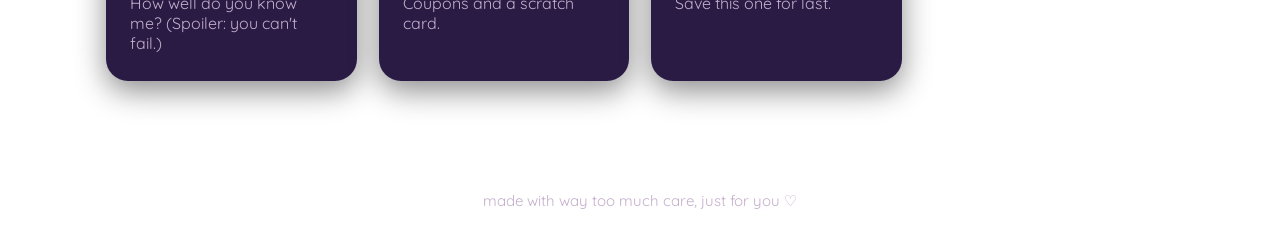
==== commit 13a49e80: "Add files via upload" ====
--- a/index.html
+++ b/index.html
@@ -3,7 +3,8 @@
 <head>
   <meta charset="UTF-8" />
   <meta name="viewport" content="width=device-width, initial-scale=1.0" />
-  <link rel="icon" href="data:image/svg+xml,<svg xmlns=%27http://www.w3.org/2000/svg%27 viewBox=%270 0 100 100%27><text y=%27.9em%27 font-size=%2790%27>🌸</text></svg>" />
+  <link rel="icon" type="image/png" href="images/icon.png" />
+  <link rel="apple-touch-icon" href="images/icon.png" />
   <title>Hey Simran 🌸</title>
   <!-- Link preview on WhatsApp / Instagram. Replace USERNAME with your GitHub username. -->
   <meta name="description" content="A tiny world, made just for you. Open it when you have a minute. 🌷" />
--- a/style.css
+++ b/style.css
@@ -502,16 +502,16 @@
 
 /* ---------- Hidden "I love you" ---------- */
 .golden {
-  position: fixed; z-index: 90; border: 0; background: none; cursor: pointer;
-  font-size: 40px; padding: 8px; line-height: 1; filter: drop-shadow(0 0 12px gold);
-  display: flex; flex-direction: column; align-items: center;
-  transition: left 4s ease-in-out, top 4s ease-in-out;
-  animation: goldenWobble 2s ease-in-out infinite;
-}
-@keyframes goldenWobble { 50% { transform: translateY(-8px) rotate(8deg) scale(1.08); } }
+  position: fixed; bottom: 16px; left: 68px; z-index: 90; border: 0; background: none; cursor: pointer;
+  width: 46px; height: 46px; padding: 0; font-size: 28px; line-height: 46px; text-align: center;
+  filter: drop-shadow(0 0 8px gold);
+  animation: heartbeat 2.4s ease-in-out infinite;
+}
+/* small "tap me" tag that floats just above the heart */
 .golden small {
-  font-family: "Caveat", cursive; font-size: 20px; font-weight: 700; color: #b8860b;
-  background: #fff8dc; border-radius: 999px; padding: 0 10px; margin-top: 2px; white-space: nowrap;
+  position: absolute; bottom: 100%; left: 50%; transform: translateX(-50%);
+  font-family: "Caveat", cursive; font-size: 16px; font-weight: 700; line-height: 1.3; color: #b8860b;
+  background: #fff8dc; border-radius: 999px; padding: 0 8px; white-space: nowrap;
 }
 .secret-heart { cursor: pointer; display: inline-block; animation: heartbeat 1.2s ease-in-out infinite; text-shadow: 0 0 10px rgba(232, 80, 127, 0.6); }
 @keyframes heartbeat { 0%, 60%, 100% { transform: scale(1); } 20% { transform: scale(1.35); } 40% { transform: scale(1.1); } }
@@ -536,3 +536,95 @@
 .love-after { color: #fff; font-weight: 600; }
 .love-sign { font-family: "Caveat", cursive; font-size: 32px; color: #ff8fb5; text-align: right; }
 #love small { position: fixed; bottom: 20px; color: rgba(255, 255, 255, 0.45); opacity: 0; animation: lineIn 1s ease forwards; }
+
+/* ---------- Little secrets ---------- */
+.toast {
+  position: fixed; top: 74px; left: 50%; transform: translateX(-50%); z-index: 950;
+  max-width: calc(100vw - 32px); width: max-content;
+  background: #fff; color: var(--pink-deep); border-radius: 999px; padding: 10px 20px;
+  box-shadow: var(--shadow); font-weight: 700; font-size: 15px; text-align: center;
+  animation: toastIn 0.5s cubic-bezier(.3,1.6,.5,1);
+  transition: opacity 0.5s, transform 0.5s;
+}
+.toast.bye { opacity: 0; transform: translate(-50%, -16px); }
+@keyframes toastIn { from { opacity: 0; transform: translate(-50%, -20px); } }
+@media (max-width: 500px) { .toast { border-radius: 18px; } }
+
+.logo { -webkit-touch-callout: none; user-select: none; -webkit-user-select: none; }
+.logo-heart { display: inline-block; transition: transform 0.3s; }
+.logo.held .logo-heart { animation: heartbeat 0.6s ease-in-out 2; color: #ff3d7f; }
+
+/* ---------- UI polish ---------- */
+/* Smooth fade between pages (newer Chrome / Safari; others just load normally) */
+@view-transition { navigation: auto; }
+::view-transition-old(root), ::view-transition-new(root) { animation-duration: 0.35s; }
+nav { view-transition-name: topnav; }
+
+::selection { background: #ffc2d4; color: #4a2c3a; }
+html { scrollbar-color: #ff9cb9 transparent; }
+::-webkit-scrollbar { width: 10px; }
+::-webkit-scrollbar-thumb { background: linear-gradient(var(--pink), var(--lav)); border-radius: 999px; }
+::-webkit-scrollbar-track { background: transparent; }
+
+#scroll-bar {
+  position: fixed; top: 0; left: 0; height: 3px; width: 0; z-index: 60;
+  background: linear-gradient(90deg, var(--pink), var(--lav), var(--peach));
+  box-shadow: 0 0 10px rgba(255, 122, 162, 0.6);
+}
+
+/* Shimmer on buttons */
+.btn { position: relative; overflow: hidden; }
+.btn::after {
+  content: ""; position: absolute; top: 0; left: -60%; width: 40%; height: 100%;
+  background: linear-gradient(100deg, transparent, rgba(255, 255, 255, 0.45), transparent);
+  transform: skewX(-20deg); animation: shimmer 4s ease-in-out infinite; pointer-events: none;
+}
+.btn.ghost::after { background: linear-gradient(100deg, transparent, rgba(255, 122, 162, 0.18), transparent); }
+@keyframes shimmer { 0%, 70% { left: -60%; } 100% { left: 130%; } }
+
+/* Spinning gradient ring around her photo */
+.photo-ring {
+  position: relative; border-radius: 50%; padding: 6px;
+  animation: bob 4s ease-in-out infinite;
+}
+.photo-ring::before {
+  content: ""; position: absolute; inset: 0; border-radius: 50%;
+  background: conic-gradient(var(--pink), var(--lav), var(--peach), var(--mint), var(--pink));
+  animation: spin 6s linear infinite; filter: blur(0.5px);
+}
+.photo-ring::after {
+  content: ""; position: absolute; inset: -10px; border-radius: 50%; z-index: -1;
+  background: conic-gradient(var(--pink), var(--lav), var(--peach), var(--pink));
+  filter: blur(18px); opacity: 0.55; animation: spin 6s linear infinite;
+}
+.photo-ring .hero-photo { position: relative; animation: none; display: block; }
+@keyframes spin { to { transform: rotate(360deg); } }
+
+/* Home: explored progress + seen ticks */
+.explored { max-width: 360px; margin: 26px auto 0; text-align: center; font-weight: 700; color: var(--pink-deep); font-size: 15px; }
+body.night .explored { color: #ff9cc0; }
+.explored-bar { height: 8px; border-radius: 999px; background: rgba(255, 122, 162, 0.18); margin-top: 8px; overflow: hidden; }
+.explored-bar div { height: 100%; border-radius: 999px; background: linear-gradient(90deg, var(--pink), var(--lav)); transition: width 1s ease; }
+.card { position: relative; transition: transform 0.25s ease, box-shadow 0.3s; }
+.card::before {
+  content: ""; position: absolute; inset: 0; border-radius: inherit; pointer-events: none; opacity: 0; transition: opacity 0.3s;
+  background: radial-gradient(circle at var(--mx, 50%) var(--my, 50%), rgba(255, 122, 162, 0.18), transparent 60%);
+}
+.card:hover::before { opacity: 1; }
+.card.seen::after {
+  content: "✓ seen"; position: absolute; top: 14px; right: 14px;
+  font-size: 12px; font-weight: 700; color: #fff; padding: 3px 9px; border-radius: 999px;
+  background: linear-gradient(135deg, var(--pink), var(--lav));
+}
+
+/* Phone menu slides in instead of popping */
+@media (max-width: 820px) {
+  .nav-links {
+    display: flex; opacity: 0; visibility: hidden; transform: translateY(-10px);
+    transition: opacity 0.25s, transform 0.25s, visibility 0.25s;
+    backdrop-filter: blur(14px);
+  }
+  .nav-links.open { opacity: 1; visibility: visible; transform: none; }
+  .nav-links a { padding: 12px 16px; }
+  .menu-btn { width: 40px; text-align: center; transition: transform 0.25s; }
+}
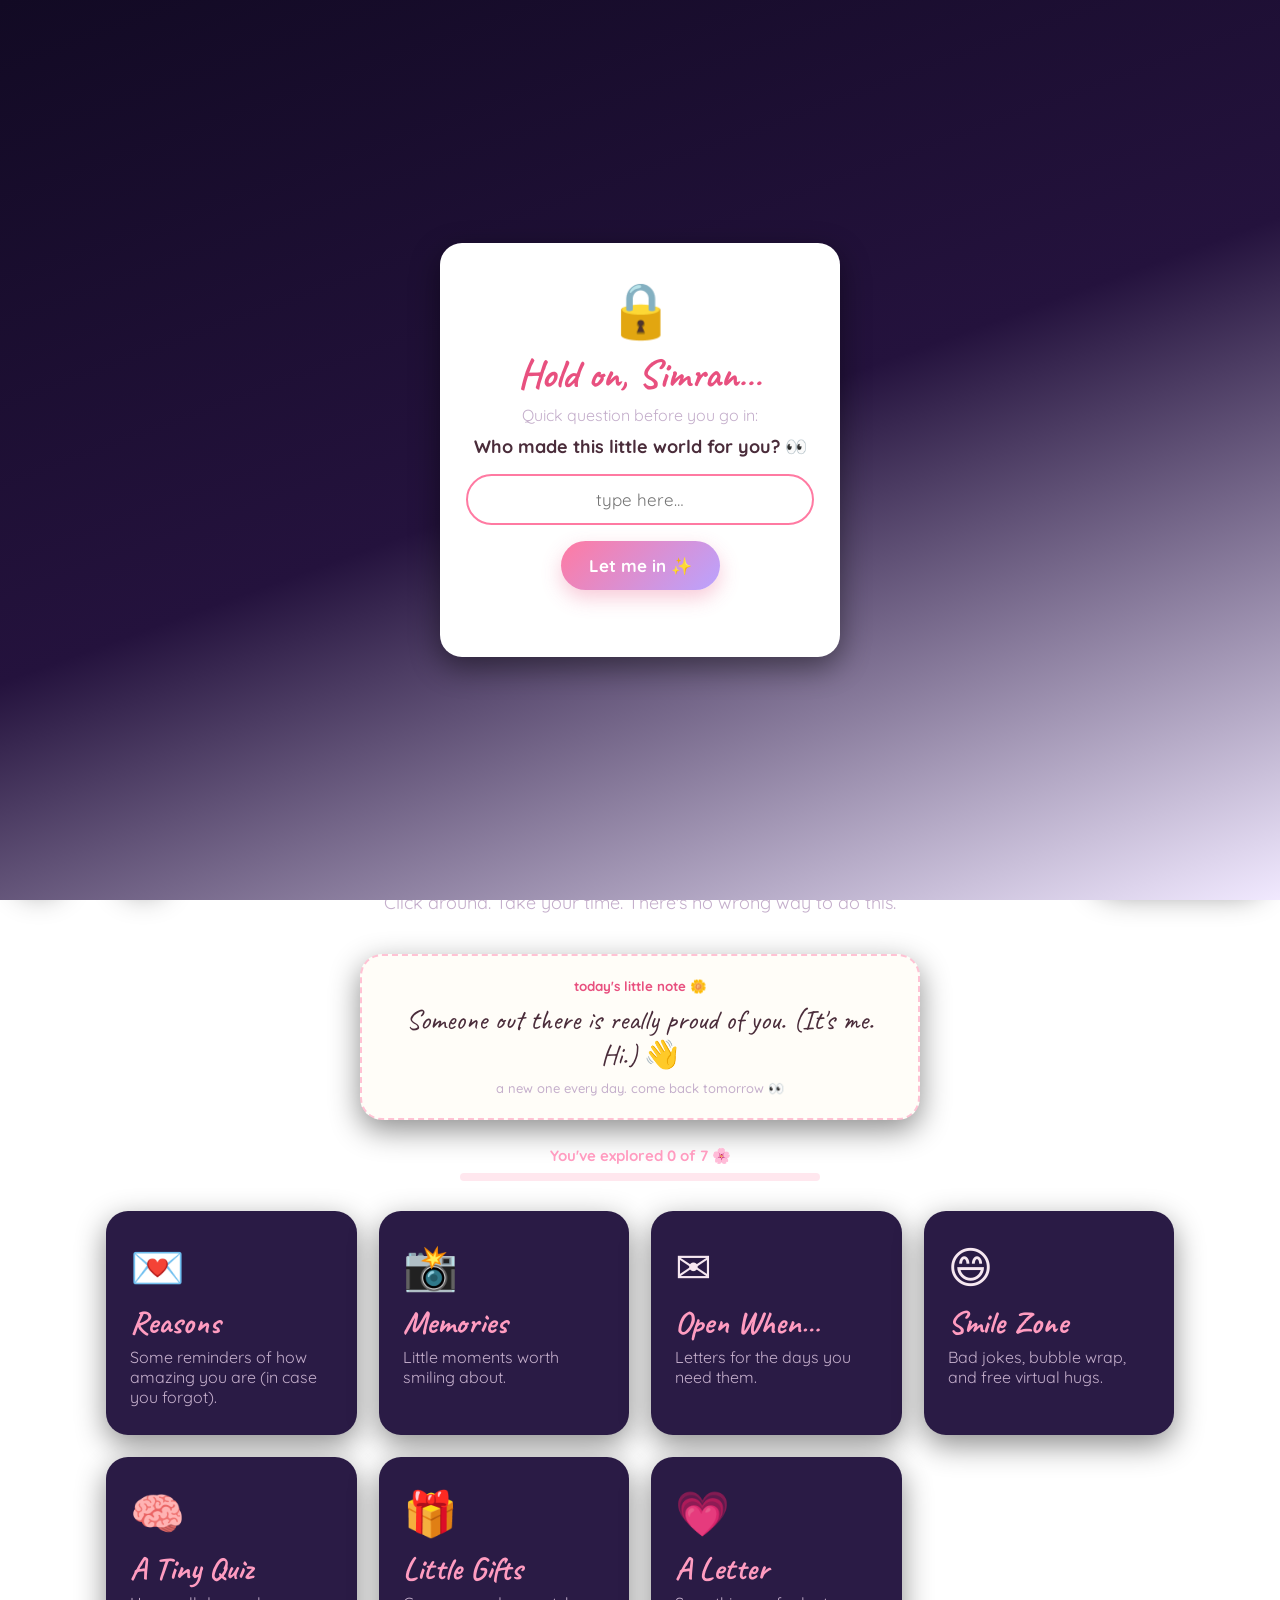
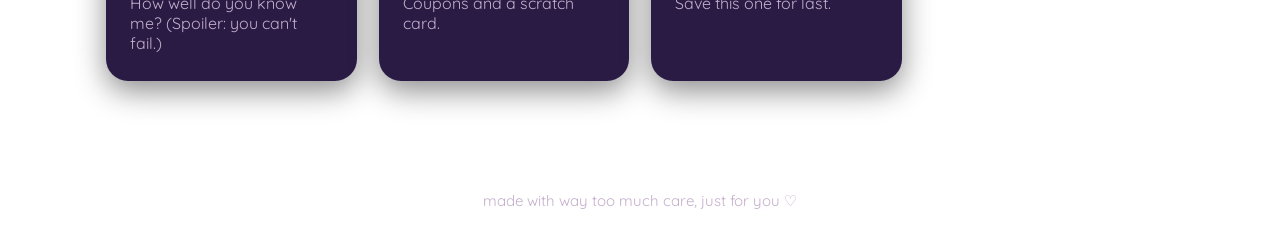
==== commit 8bf10a72: "Add files via upload" ====
--- a/index.html
+++ b/index.html
@@ -104,7 +104,8 @@
       "This little website exists for one reason…",
       "to remind you that you're seriously special. 🌷",
       "Bad days don't last. But you? You're staying awesome.",
-      "Ready? Let's go. ✨"
+      "Ready? Let's go. ✨",
+      "Oh, and one more thing…\nI love you, Simran. 💗"
     ];
     const el = document.getElementById("typed");
     let li = 0, ci = 0, deleting = false;
@@ -113,7 +114,7 @@
       if (!deleting) {
         el.textContent = line.slice(0, ++ci);
         if (ci === line.length) {
-          if (li === lines.length - 1) return; // last line stays
+          if (li === lines.length - 1) { el.classList.add("typed-love"); heartRain(2500); return; } // last line stays
           deleting = true; setTimeout(tick, 1800); return;
         }
       } else {
--- a/style.css
+++ b/style.css
@@ -628,3 +628,126 @@
   .nav-links a { padding: 12px 16px; }
   .menu-btn { width: 40px; text-align: center; transition: transform 0.25s; }
 }
+
+/* ---------- Memories: written moments ---------- */
+.moments { max-width: 640px; margin: 0 auto 50px; display: grid; gap: 28px; }
+.moment .letter-paper { max-height: none; animation: none; transform: rotate(-0.6deg); }
+.moment:nth-child(even) .letter-paper { transform: rotate(0.6deg); }
+.moment-date {
+  display: inline-block; font-size: 13px; font-weight: 700; letter-spacing: 0.4px;
+  color: #fff; background: linear-gradient(135deg, var(--pink), var(--lav));
+  padding: 4px 12px; border-radius: 999px; margin-bottom: 10px;
+}
+
+/* ---------- Sit with me (Open When) ---------- */
+#sit { position: fixed; inset: 0; z-index: 800; display: flex; flex-direction: column; align-items: center; justify-content: center; gap: 26px; padding: 24px; text-align: center; background: radial-gradient(circle at center, #3a2440 0%, #1a1020 75%); opacity: 0; pointer-events: none; transition: opacity 1.2s ease; }
+#sit.open { opacity: 1; pointer-events: auto; }
+.sit-heart { font-size: 64px; filter: drop-shadow(0 0 24px rgba(255,255,255,0.45)); animation: sitBreath 14s ease-in-out infinite; }
+@keyframes sitBreath { 0%, 100% { transform: scale(0.8); } 28%, 57% { transform: scale(1.25); } }
+.sit-line { font-family: "Caveat", cursive; font-size: 32px; line-height: 1.3; color: #fbe9f1; max-width: 460px; min-height: 84px; margin: 0; opacity: 0; transform: translateY(8px); transition: opacity 0.9s ease, transform 0.9s ease; }
+.sit-line.show { opacity: 1; transform: none; }
+#sit .btn.ghost { color: #fbe9f1; border-color: rgba(251,233,241,0.5); background: transparent; }
+.sit-btns { display: flex; flex-wrap: wrap; gap: 12px; justify-content: center; }
+body:has(#sit.open) .toast { display: none; }
+
+/* ---------- Miss you button 💭 ---------- */
+.miss-btn {
+  position: fixed; bottom: 16px; left: 120px; z-index: 90;
+  width: 46px; height: 46px; border-radius: 50%; border: 0; cursor: pointer; padding: 0;
+  background: #fff; box-shadow: var(--shadow); font-size: 22px; transition: transform 0.3s;
+}
+.miss-btn:hover { transform: scale(1.08) rotate(6deg); }
+body.night .miss-btn { background: var(--card); }
+.miss-pop {
+  position: fixed; bottom: 74px; left: 16px; z-index: 95; width: min(280px, calc(100vw - 32px));
+  background: #fff; color: #4a2c3a; border-radius: 18px; padding: 16px 16px 14px; box-shadow: var(--shadow); text-align: center;
+  opacity: 0; transform: translateY(10px) scale(0.96); transform-origin: bottom left; pointer-events: none;
+  transition: opacity 0.3s, transform 0.3s cubic-bezier(.3,1.6,.5,1);
+}
+.miss-pop.open { opacity: 1; transform: none; pointer-events: auto; }
+.miss-pop p { font-family: "Caveat", cursive; font-size: 24px; line-height: 1.25; margin: 0 0 12px; color: var(--pink-deep); }
+.miss-pop .btn { padding: 8px 18px; font-size: 14px; }
+body.stage-mode .miss-btn, body.stage-mode .miss-pop { display: none !important; }
+
+/* ---------- Bucket list (memories) ---------- */
+.bucket { max-width: 640px; margin: 0 auto 50px; background: var(--card, #fff); border-radius: 22px; padding: 26px 22px; box-shadow: var(--shadow); text-align: center; }
+.bucket h2 { font-family: "Caveat", cursive; font-size: 34px; color: var(--pink-deep); margin: 0 0 4px; }
+.bucket > p { color: var(--muted); margin: 0 0 10px; }
+.bucket-count { display: inline-block; font-size: 13px; font-weight: 700; color: #fff; background: linear-gradient(135deg, var(--pink), var(--lav)); padding: 4px 12px; border-radius: 999px; margin-bottom: 16px; }
+.bucket-list { list-style: none; padding: 0; margin: 0; display: grid; gap: 10px; text-align: left; }
+.bucket-item { display: flex; align-items: center; gap: 12px; flex-wrap: wrap; padding: 12px 14px; border-radius: 14px; background: rgba(255, 156, 185, 0.1); transition: background 0.3s; }
+.bucket-check { flex: none; width: 26px; height: 26px; border-radius: 50%; border: 2px solid var(--pink); background: transparent; color: #fff; font-weight: 700; cursor: pointer; padding: 0; line-height: 22px; transition: background 0.2s, transform 0.2s; }
+.bucket-check:active { transform: scale(0.85); }
+.bucket-emoji { font-size: 22px; flex: none; }
+.bucket-text { flex: 1; min-width: 150px; font-weight: 600; }
+.bucket-go { margin-left: auto; font-size: 13px; font-weight: 700; color: var(--pink-deep); text-decoration: none; white-space: nowrap; }
+.bucket-item.done { background: rgba(185, 163, 255, 0.12); }
+.bucket-item.done .bucket-check { background: linear-gradient(135deg, var(--pink), var(--lav)); border-color: transparent; }
+.bucket-item.done .bucket-text { text-decoration: line-through; text-decoration-color: var(--pink); opacity: 0.6; }
+
+/* Home: the last typed line */
+.typed.typed-love { white-space: pre-line; line-height: 1.25; font-family: "Caveat", cursive; font-size: 30px; font-weight: 700; color: var(--pink-deep); text-shadow: 0 0 18px rgba(255, 156, 185, 0.45); animation: loveGlow 2.8s ease-in-out infinite; }
+@keyframes loveGlow { 0%, 100% { transform: scale(1); } 50% { transform: scale(1.04); } }
+body.night .typed.typed-love { color: #ffb3cc; }
+
+/* ---------- Memories page layout ---------- */
+.mem-head { text-align: center; margin: 10px auto 22px; max-width: 600px; }
+.mem-head span { display: inline-grid; place-items: center; width: 52px; height: 52px; border-radius: 50%; font-size: 24px; background: var(--card); box-shadow: var(--shadow); margin-bottom: 8px; }
+.mem-head h2 { font-family: "Caveat", cursive; font-size: 40px; color: var(--pink-deep); margin: 0; line-height: 1.1; }
+.mem-head p { color: var(--muted); margin: 4px 0 0; }
+.moments, .bucket { max-width: 600px; }
+.moments { margin-bottom: 70px; }
+.moment .letter-paper { max-width: none; padding: 34px 30px 26px; }
+.story-btn { margin-bottom: 26px; }
+.gallery + .mem-head { margin-top: 70px; }
+.bucket { margin-bottom: 40px; }
+.bucket-item { display: grid; grid-template-columns: 26px 26px 1fr auto; align-items: center; gap: 12px; }
+.bucket-go { margin: 0; padding: 6px 12px; border-radius: 999px; background: var(--card); box-shadow: 0 2px 8px rgba(232, 80, 127, 0.12); }
+@media (max-width: 560px) {
+  .moment .letter-paper { padding: 28px 20px 22px; }
+  .bucket { padding: 22px 14px; }
+  .bucket-item { grid-template-columns: 26px 24px 1fr; gap: 10px; row-gap: 8px; }
+  .bucket-go { grid-column: 3; justify-self: start; }
+  .mem-head h2 { font-size: 34px; }
+}
+
+/* Moments as cards that open into a letter */
+.moment > .letter-paper { display: none; }
+.moments { grid-template-columns: repeat(auto-fit, minmax(240px, 1fr)); gap: 18px; }
+.moment-card {
+  display: block; width: 100%; text-align: left; cursor: pointer; font: inherit; color: var(--ink);
+  background: #fffdf8; background-image: repeating-linear-gradient(transparent, transparent 29px, #f3dfe6 30px);
+  border: 0; border-radius: 18px; padding: 20px 20px 18px; box-shadow: var(--shadow);
+  transform: rotate(-1deg); transition: transform 0.3s, box-shadow 0.3s;
+}
+.moment:nth-child(even) .moment-card { transform: rotate(1deg); }
+.moment-card:hover { transform: rotate(0) translateY(-4px); }
+.moment-card h3 { font-family: "Caveat", cursive; font-size: 30px; color: var(--pink-deep); margin: 2px 0 6px; line-height: 1.15; }
+.moment-card p { margin: 0 0 14px; color: #6b4a5a; font-size: 15px; display: -webkit-box; -webkit-line-clamp: 2; -webkit-box-orient: vertical; overflow: hidden; }
+.moment-open { display: inline-block; font-weight: 700; font-size: 14px; color: #fff; background: linear-gradient(135deg, var(--pink), var(--lav)); padding: 6px 14px; border-radius: 999px; }
+.moment.read .moment-open::after { content: " · read ✓"; }
+body.night .moment-card { color: #4a2c3a; }
+#momentModal .letter-paper .moment-date { margin-top: 6px; }
+
+/* Memories v3: compact top cards, bucket in a popup, 2-column photos on phones */
+.page-title + .moments { margin-top: 6px; }
+.moments { max-width: 760px; margin-bottom: 44px; align-items: stretch; }
+.moment { display: flex; }
+.moment .moment-card { display: flex; flex-direction: column; align-items: flex-start; }
+.moment .moment-card .moment-open { margin-top: auto; }
+.bucket-card { background-color: #fdf6ff; }
+#bucketModal .letter-paper { max-width: 600px; text-align: left; box-shadow: 0 30px 60px rgba(0,0,0,0.25); }
+#bucketModal h2 { font-family: "Caveat", cursive; font-size: 34px; color: var(--pink-deep); margin: 8px 0 4px; }
+#bucketModal .bucket-sub { color: var(--muted); margin: 0 0 10px; font-size: 15px; }
+#bucketModal .bucket-item { background: rgba(255, 156, 185, 0.12); color: #4a2c3a; }
+#bucketModal .bucket-go { background: #fff; }
+.story-btn { margin-bottom: 26px; }
+@media (max-width: 560px) {
+  .moments { grid-template-columns: 1fr; gap: 14px; }
+  .moment-card { padding: 16px 16px 14px; }
+  .moment-card h3 { font-size: 26px; }
+  .gallery { columns: 2; column-gap: 12px; }
+  .polaroid { padding: 7px 7px 10px; margin-bottom: 14px; }
+  .polaroid figcaption { font-size: 16px; margin-top: 6px; line-height: 1.2; }
+  #bucketModal .letter-paper { padding: 30px 16px 20px; }
+}
